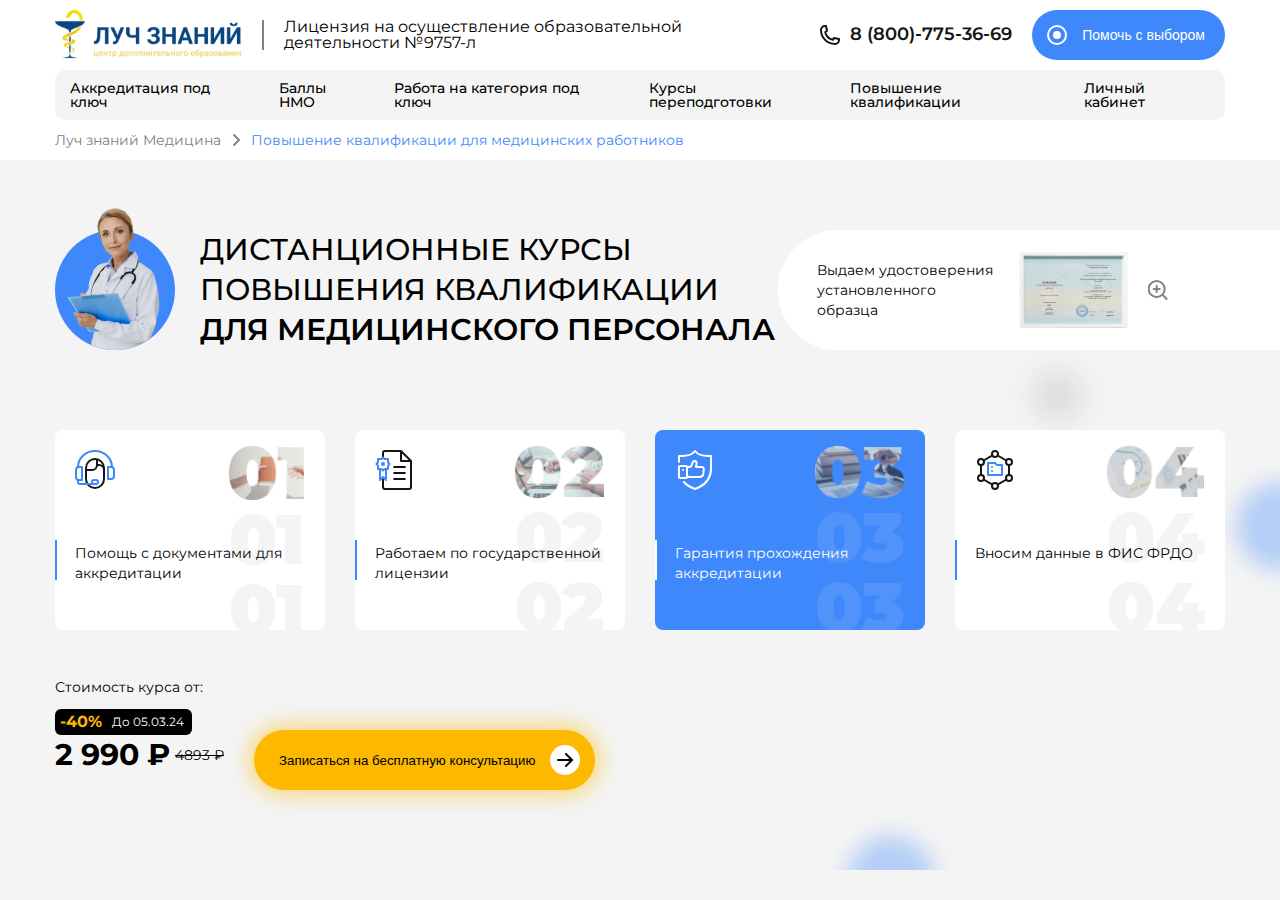
==== kpk-index.html @ d7062ac4 "Add files via upload" ====
<!DOCTYPE html>
<html lang="en">

<head>
    <meta charset="UTF-8">
    <meta name="viewport" content="width=device-width, initial-scale=1.0">
    <link rel="stylesheet" href="./css/reset.css">
    <link rel="stylesheet" href="./css/index.css">
    <title>luchznaniy</title>
</head>

<body>
    <div class="wrapper">

        <header class="header">

            <div class="container">

                <div class="header__container">
                    <div class="header__row">
                        <div class="header__logo-container">
                            <img src="./assets/head_logo.svg" alt="logo">
                            <div></div>
                            <p>Лицензия на осуществление образовательной деятельности №9757-л</p>
                        </div>
                        <div class="header__info">
                            <div class="header__call">
                                <img class="phoneicon" src="./assets/phone.svg" alt="phone">
                                <p>8 (800)-775-36-69</p>
                            </div>
                            <button class="header__btn">
                                <img src="./assets/circle.svg" alt="circle">
                                <p>Помочь с выбором</p>
                            </button>
                        </div>
                    </div>

                    <ul class="nav__list">
                        <li class="nav__item">Аккредитация под ключ</li>
                        <li class="nav__item">Баллы НМО</li>
                        <li class="nav__item">Работа на категория под ключ</li>
                        <li class="nav__item">Курсы переподготовки </li>
                        <li class="nav__item">Повышение квалификации</li>
                        <li class="nav__item">Личный кабинет</li>
                    </ul>
                </div>


            </div>

        </header>

        <main class="main">

            <div class="link__container">
                <div class="container">
                    <div class="link">
                        <a class="link__home" href="#">Луч знаний Медицина</a>
                        <img src="./assets/arrow-right.svg" alt="arrow">
                        <a class="link__active" href="#">Повышение квалификации для медицинских работников</a>
                    </div>
                </div>
            </div>
            <div class="kpk__main-background__blur" >
                <img class="kpk__main-background__blur-img" src="./assets/luchznaniy_background_blurillustrtion.png" alt="">
            </div>
            
            

            <div class="container">
                <section class="kpk__main-container">
                    <div class="kpk__main-title">

                        <div class="kpk__main-title-left">
                            <div class="kpk__main__circle">
                                <img src="./assets/luchznaniy_minidoctor_person.png" alt="">
                            </div>
                            <p class="kpk__main-title-text">ДИСТАНЦИОННЫЕ КУРСЫ ПОВЫШЕНИЯ КВАЛИФИКАЦИИ <span
                                    class="kpk__main-title-subtext">ДЛЯ МЕДИЦИНСКОГО ПЕРСОНАЛА</span></p>
                        </div>

                        <div class="kpk__main-title-right">
                            <p class="kpk__main-title-description">Выдаем удостоверения установленного образца</p>
                            <img src="./assets/certificate.png" alt="" class="kpk__main-title-image">
                            <img src="./assets/luchznaniy_ico20_search.svg" alt="" class="kpk__main-title-image-search">
                        </div>

                        
                    </div>


                    <ul class="kpk__card__list">

                        <li class="kpk__card__item">
                            <div class="kpk__card__item-line"></div>
                            <img class="kpk__card__item-img" src="./assets/luchznaniy_ico40_5.svg" alt="">
                            <div class="kpk__card__item__number-list">
                                <img class="kpk__card__item__number" src="./assets/01.png" alt="">
                                <p class="kpk__card__item__number">01</p>
                                <p class="kpk__card__item__number">01</p>
                            </div>
                            <p class="kpk__card__item-text">Помощь с документами
                                для аккредитации</p>
                        </li>

                        <li class="kpk__card__item">
                            <div class="kpk__card__item-line"></div>
                            <img class="kpk__card__item-img" src="./assets/luchznaniy_ico40_6.svg" alt="">
                            <div class="kpk__card__item__number-list">
                                <img class="kpk__card__item__number" src="./assets/02.png" alt="">
                                <p class="kpk__card__item__number">02</p>
                                <p class="kpk__card__item__number">02</p>
                            </div>
                            <p class="kpk__card__item-text">Работаем по государственной
                                лицензии</p>
                        </li>

                        <li class="kpk__card__item kpk__card__item-active">
                            <div class="kpk__card__item-line kpk__card__item-line-active"></div>

                            <img class="kpk__card__item-img" src="./assets/luchznaniy_ico40_7.svg" alt="">
                            <div class="kpk__card__item__number-list">
                                <img class="kpk__card__item__number" src="./assets/03.png" alt="">
                                <p class="kpk__card__item__number kpk__card__item__number-active">03</p>
                                <p class="kpk__card__item__number  kpk__card__item__number-active">03</p>
                            </div>
                            <p class="kpk__card__item-text kpk__card__item-text-active">Гарантия прохождения
                                аккредитации</p>
                        </li>

                        <li class="kpk__card__item">
                            <div class="kpk__card__item-line"></div>

                            <img class="kpk__card__item-img" src="./assets/ico40_8.svg" alt="">
                            <div class="kpk__card__item__number-list">
                                <img class="kpk__card__item__number" src="./assets/04.png" alt="">
                                <p class="kpk__card__item__number">04</p>
                                <p class="kpk__card__item__number">04</p>
                            </div>
                            <p class="kpk__card__item-text">Вносим данные в ФИС ФРДО</p>
                        </li>
                    </ul>

                    <div class="kpk__course-offer">
                        <div class="kpk__offer-details">
                            <p class="kpk__offer-heading">Стоимость курса от:</p>
                            <div class="kpk__discount">
                                <p class="kpk__discount-percentage">-40%</p>
                                <p class="kpk__discount-deadline">До 05.03.24</p>
                            </div>
                            <div class="kpk__price-details">
                                <p class="kpk__original-price">2 990 ₽</p>
                                <p class="kpk__discounted-price">4893 ₽</p>
                            </div>
                        </div>
                        <button class="main-content__button">
                            <p>Записаться на бесплатную консультацию</p>
                            <div><img src="./assets/arrow.svg" alt="arrow"></div>
                        </button>
                    </div>




                </section>


            </div>
        </main>
        

    </div>
    
    
    
    </div>
</body>

</html>
---- css/index.css ----
@import url(https://fonts.googleapis.com/css?family=Montserrat:100,200,300,regular,500,600,700,800,900,100italic,200italic,300italic,italic,500italic,600italic,700italic,800italic,900italic);

:root {
    --absolute-black: #000;
    --absolute-white: #fff;
    --midyellow: #FCB900;
    --skyblue: #3F88FB;
    --litegrey: #F4F4F4;
    --midgrey: #808087;
    --darkgrey: #151516;
}

img {
    width: 100%;
    height: 100%;
}

a {
    text-decoration: none;
}

body {
    background-color: var(--litegrey);
    font-family: 'Montserrat';
    height: 100vh;
}

.wrapper {
    min-height: 100%;
    width: 100%;
    overflow: hidden;
    display: flex;
    flex-direction: column;
}

.container {
    max-width: 1170px;
    padding: 0 15px;
    margin: 0 auto;
    height: 100%;
}

/* ========= HEADER ============= */

.header {
    background-color: var(--absolute-white);
}

.header__container {
    margin-top: 10px;
}

.header__row {
    display: flex;
    justify-content: space-between;
}

.header__logo-container {
    display: flex;
    align-items: center;
    gap: 20px;
}

.header__logo-container img {
    width: 187px;
    height: 50px;
}

.header__logo-container div {
    width: 2px;
    height: 30px;
    background-color: var(--midgrey);
}

.header__logo-container p {
    max-width: 400px;

}

.header__info {
    display: flex;
    gap: 20px;
    align-items: center;
}

.header__call {
    display: flex;
    gap: 10px;
}

.phoneicon {
    width: 20px;
    height: 20px;
}

.header__call p {
    color: var(--darkgrey);
    font-size: 18px;
    font-weight: 600;
    text-wrap: nowrap
}

.header__btn {
    display: flex;
    gap: 15px;
    align-items: center;
    background-color: var(--skyblue);
    padding: 15px 20px 15px 15px;
    border-radius: 99px;
    border: none;
}

.header__btn img {
    width: 20px;
    height: 20px;
}

.header__btn p {
    color: var(--absolute-white);
    font-size: 14px;
    font-weight: 500;
}

.nav__list {
    padding: 0 15px;
    margin-top: 10px;

    background-color: var(--litegrey);
    height: 50px;
    border-radius: 10px;

    display: flex;
    gap: 28px;
    justify-content: space-between;
    align-items: center;
    margin-bottom: 10px;
}

.nav__item {

    margin: auto;
    font-size: 14px;
    font-weight: 500;
}

/* ====== Main KPP ====== */
/* ====== Link ====== */
.link__container {
    padding-bottom: 10px;
    background-color: var(--absolute-white);

}

.link {
    display: flex;
    align-items: center;
    gap: 5px;

}

.link a {
    font-size: 14px;
    font-weight: 400;
}


.link img {
    width: 20px;
    height: 20px;
}

.link__home {
    color: var(--midgrey);
}

.link__active {
    color: var(--skyblue)
}


.main {
    flex-grow: 1;
    background-color: var(--litegrey);

}

.main-content {
    margin-top: 130px;
}



.main-content h1 {
    max-width: 500px;
    font-weight: 500;
    font-size: 30px
}

.main-content span {
    font-weight: 700;
}

.main-content__button {

    margin-top: 50px;
    padding: 15px 15px 15px 25px;
    display: flex;
    align-items: center;
    gap: 15px;
    border: none;
    border-radius: 99px;
    background-color: var(--midyellow);
    box-shadow: 0 0 20px 5px rgba(252, 185, 0, .5);
    margin-bottom: 200px;
    cursor: pointer;
    height: 60px;

}

.main-content__button img {
    width: 30px;
    height: 30px;
}

.main-content__button div {
    width: 30px;
    height: 30px;
    background-color: var(--absolute-white);
    border-radius: 50%;
}

.main-content__wrapper {
    position: relative;
    z-index: 3;
}

.main-content__button:hover div {
    width: 46px;
    height: 46px;
    background-color: #ffcb3e;
    border-radius: 50%;
    transition: 0.5s;
}

.main-content__button:hover img {
    width: 46px;
    height: 46px;
}

/* ------------ */
.decoration__obertka {
    position: absolute;
    right: 245px;
    height: 0;
}

.decoration {
    position: relative;
    z-index: 2;
    transform: translate(-20%, -520px);


}

.main-content__img-box {
    width: 530px;
    height: 530px;
    background-color: var(--absolute-white);
    border-radius: 50%;
    z-index: 2;
}

.main-content__img-box img {
    width: 470px;
    height: 470px;
    border-radius: 50%;
    padding: 30px;
    z-index: 2;
}

.main-content__img-decor {
    top: 0;
    position: absolute;
    background: url(../assets/decor/background_ptrn_01.svg);
    display: block;
    width: 180px;
    height: 180px;
    z-index: -1;
    top: -20px;
    left: -15px;
}

.main-content__certificate {
    background-color: #3F88FB;
    display: block;
    width: 270px;
    height: 270px;
    border-radius: 50%;
    position: absolute;
    top: 0;
    right: -170px;
}

.main-content__certificate::before {
    content: "";
    position: absolute;
    right: 20px;
    top: 15px;
    background: url(../assets/decor/text1.svg);
    display: block;
    width: 231px;
    height: 94px;
}

.main-content__certificate::after {
    content: "";
    position: absolute;
    right: 19px;
    top: 160px;
    background: url(../assets/decor/text2.svg);
    display: block;
    width: 231px;
    height: 94px;
}

.main-content__certificate div::before {
    content: "";
    position: absolute;
    right: 64px;
    top: 85px;
    background: url(../assets/decor/diploma.jpg);
    display: block;
    width: 142px;
    height: 100px;
}

.main-content__img-box::after {
    top: -70px;
    left: 0;
    content: "";
    position: absolute;
    width: 670px;
    height: 600px;
    background: url(../assets/decor/background_doctor.png);

}

.main-content__img-box::before {
    content: "";
    position: absolute;
    bottom: 115px;
    right: -160px;
    width: 162px;
    height: 25px;
    z-index: 5;
    background: url(../assets/decor/background_ptrn_04.svg);
}

/* ========== */

.cart__list {
    position: relative;
    display: flex;
    gap: 30px;
    justify-content: space-between;
    z-index: 3;

}

.cart__item {
    margin-bottom: -70px;
    background-color: var(--absolute-white);
    width: 270px;
    height: 140px;
    box-shadow: 0 0 20px 1px rgba(0, 0, 0, .1);
    border-radius: 8px;

}

.cart__item-content {
    padding: 20px;
    display: flex;
    align-items: center;
}

.cart__item img {
    width: 40px;
    height: 40px;
}

.cart__item-number {
    font-size: 30px;
    font-weight: 700;
    color: var(--midgrey);
}

.cart__item-text {
    padding: 0 0px 20px 20px;
}

.cart__item-square-list {
    margin-left: auto;
    margin-right: 10px;
    display: grid;
    grid-template-columns: 2fr 2fr;
    gap: 10px;
}

.cart__item-square-item {
    width: 8px;
    height: 8px;
    background-color: var(--midgrey);
}

.cart__item-square-item-active {
    background-color: var(--absolute-white);
    outline: 2.2px solid var(--midgrey);
    outline-offset: -2.2px;
}

.main__down-background {
    background-color: var(--absolute-white);
    height: 130px;
    width: 100%;
}

.cart__item-line {
    position: absolute;
    width: 2px;
    height: 20px;
    background-color: var(--skyblue);
    top: 80px;
}

.cart__item-active {
    background-color: var(--skyblue);
}

.cart__item-number-active {
    color: var(--absolute-white);
}

.cart__item-text-active {
    color: var(--absolute-white);
}

.square {
    background-color: var(--absolute-white);
    outline: 0px solid var(--midgrey);
    outline-offset: 0px;

}

.cart__item-line-active {
    background-color: var(--absolute-white);
    height: 40px;
}




/* ========== 2 PAGES ============= */

.kpk__main-container {
    margin-top: 70px;

}

.kpk__main-title {
    position: relative;
    display: flex;
    gap: 25px;
}

.kpk__main-title-right {
    position: absolute;
    top: 0;
    left: 100%;
    width: 100%;
    background-color: var(--absolute-white);
    display: flex;
    gap: 20px;
    align-items: center;
    padding-left: 39px;
    height: 120px;
    border-radius: 60px 0 0 60px;
    /* Закругленные углы */
    transform: translateX(-37%);
    /* Смещаем блок на 100% ширины вправо */

}

.kpk__main-background__blur {

    position: absolute;
    right: 0;
    overflow: hidden;
}

.kpk__main-background__blur-img {
    margin-top: 63px;
    background-size: cover;
    height: 100%;
    width: 100%;
}

.kpk__main-title-description {

    font-size: 14px;
    font-weight: 400;
    line-height: 20px;
    max-width: 183px;
}

.kpk__main-title-image {
    width: 108px;
    height: 76px;
}

.kpk__main-title-image-search {
    margin-right: auto;
    color: var(--midgrey);
    width: 20px;
    height: 20px;
}

.kpk__main-title-left {
    position: relative;
    display: flex;
    gap: 25px;
    z-index: 1;
}

.kpk__main__circle {
    min-width: 120px;
    height: 120px;
    position: relative;
    background-color: var(--skyblue);
    border-radius: 50%;
}

.kpk__main__circle img {
    position: absolute;
    width: 120px;
    height: 150px;
    bottom: 0;
}

.kpk__main-title-text {
    font-size: 30px;
    font-weight: 500;
    max-width: 580px;
    line-height: 40px;
}

.kpk__main-title-subtext {
    font-weight: 600;
}

.kpk__card__list {
    margin-top: 80px;
    display: flex;
    gap: 30px;
    justify-content: space-between;
    overflow: hidden;
}

.kpk__card__item {
    width: 270px;
    height: 200px;
    border-radius: 8px;
    background-color: var(--absolute-white);
    position: relative;
    z-index: 2;
}

.kpk__card__item-active {
    background-color: var(--skyblue);
}

.kpk__card__item-img {
    width: 40px;
    height: 40px;
    padding: 20px 0 50px 20px;
}

.kpk__card__item-text {
    padding-left: 20px;
    font-weight: medium;
    font-size: 14px;
    line-height: 20px;
}

.kpk__card__item-text-active {
    color: var(--absolute-white);
}

.kpk__card__item__number-list {
    position: absolute;
    z-index: -1;
    right: 0;
    top: 0;
    margin: 15px 20px 0 0;
}

.kpk__card__item__number {
    font-size: 70px;
    font-weight: 900;
    color: var(--litegrey);
}

.kpk__card__item__number-active {
    color: rgba(244, 244, 244, .1);
}


.kpk__card__item-line {
    position: absolute;
    top: 110px;
    left: 0;
    width: 2px;
    height: 40px;
    background-color: var(--skyblue);
}

.kpk__card__item-line-active {
    background-color: var(--absolute-white);
}


.kpk__course-offer {
    margin-top: 50px;
    gap: 30px;
    display: flex;
    height: 170px;
}

.kpk__offer-heading {
    font-size: 14px;
    font-weight: 400;
}

.kpk__discount {
    display: flex;
    gap: 10px;
    padding: 5px;
    align-items: center;
    background-color: var(--absolute-black);
    border-radius: 6px;
    max-width: 127px;
    margin-top: 15px;
}

.kpk__discount-percentage {
    font-weight: 700;
    color: var(--midyellow);
}

.kpk__discount-deadline {
    font-size: 12px;
    color: var(--absolute-white);
}

.kpk__price-details {
    margin-top: 5px;
    display: flex;
    gap: 5px;
    align-items: center;
}

.kpk__original-price {
    font-size: 30px;
    font-weight: 700;
}

.kpk__discounted-price {
    font-size: 14px;
    font-weight: 400;
    text-decoration: line-through;
}

/* ========= 3 Page ========= */

.luchznaniyru__container {
    margin-top: 70px
}

.luchznaniyru__text {
    display: flex;
    flex-direction: column;
    gap: 45px;
}

.luchznaniyru__title {
    font-weight: medium;
    font-size: 30px;
    text-transform: uppercase;
    line-height: 40px;
    max-width: 600px;
}

.luchznaniyru__title span {
    font-weight: bold;
}

.luchznaniyru__directions {
    display: flex;
    align-items: center;
    gap: 20px;
}

.luchznaniyru__directions h1 {
    font-size: 18px;
    font-weight: 600;
}

.luchznaniyru__directions p {
    font-size: 14px;
    font-weight: medium;
}

.luchznaniyru__directions div {
    width: 2px;
    height: 30px;
    background-color: var(--darkgrey);
}
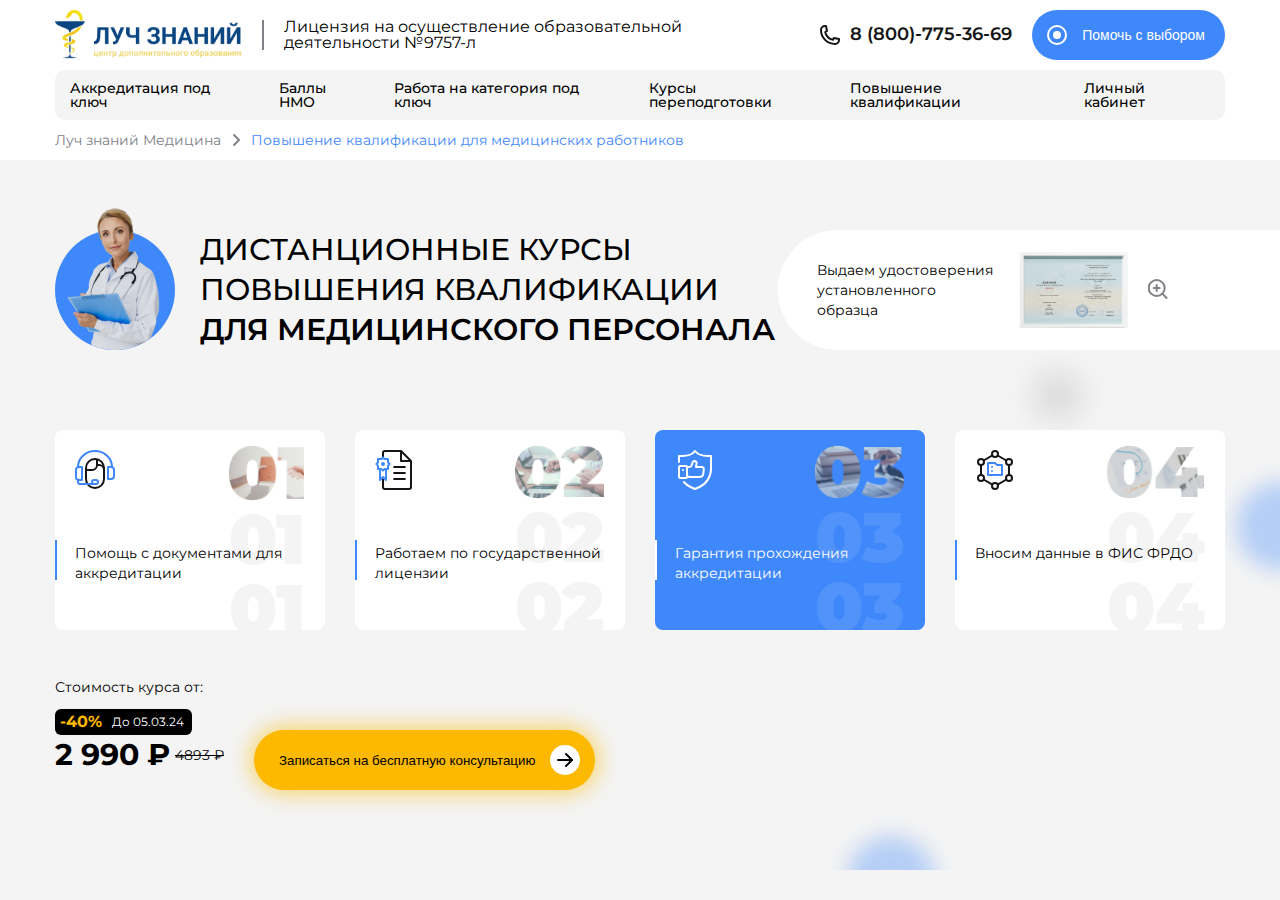
==== commit bd47c5e4: "luchznaniy страница и мелкие правки" ====
--- a/kpk-index.html
+++ b/kpk-index.html
@@ -82,7 +82,10 @@
                         <div class="kpk__main-title-right">
                             <p class="kpk__main-title-description">Выдаем удостоверения установленного образца</p>
                             <img src="./assets/certificate.png" alt="" class="kpk__main-title-image">
-                            <img src="./assets/luchznaniy_ico20_search.svg" alt="" class="kpk__main-title-image-search">
+                            <div class="kpk__main-title-image-search">
+                                <img src="./assets/luchznaniy_ico20_search.svg" alt="Search Icon" width="20" height="20" class="default-svg">
+                                <img src="./assets/luchznaniy_ico20_search_hover.svg" alt="Search Icon" width="20" height="20" class="hover-svg">
+                            </div>
                         </div>
 
                         
--- a/css/index.css
+++ b/css/index.css
@@ -211,7 +211,7 @@
     border-radius: 99px;
     background-color: var(--midyellow);
     box-shadow: 0 0 20px 5px rgba(252, 185, 0, .5);
-    margin-bottom: 200px;
+    
     cursor: pointer;
     height: 60px;
 
@@ -248,7 +248,7 @@
 }
 
 /* ------------ */
-.decoration__obertka {
+.decoration__wrapper {
     position: absolute;
     right: 245px;
     height: 0;
@@ -359,6 +359,7 @@
 /* ========== */
 
 .cart__list {
+    margin-top: 200px;
     position: relative;
     display: flex;
     gap: 30px;
@@ -484,9 +485,9 @@
     padding-left: 39px;
     height: 120px;
     border-radius: 60px 0 0 60px;
-    /* Закругленные углы */
+
     transform: translateX(-37%);
-    /* Смещаем блок на 100% ширины вправо */
+    
 
 }
 
@@ -517,12 +518,28 @@
     height: 76px;
 }
 
-.kpk__main-title-image-search {
-    margin-right: auto;
-    color: var(--midgrey);
-    width: 20px;
-    height: 20px;
-}
+.kpk__main-title-image:hover {
+    width: 108px;
+    height: 76px;
+    transform: scale(1.13);
+}
+
+
+
+.kpk__main-title-image-search .hover-svg {
+    display: none; /* Изначально скрыто */
+}
+
+.kpk__main-title-image-search:hover .default-svg {
+    display: none; /* При наведении скрывается */
+}
+
+.kpk__main-title-image-search:hover .hover-svg {
+    display: block; /* При наведении показывается */
+}
+
+
+
 
 .kpk__main-title-left {
     position: relative;
@@ -530,6 +547,8 @@
     gap: 25px;
     z-index: 1;
 }
+
+
 
 .kpk__main__circle {
     min-width: 120px;
@@ -726,4 +745,220 @@
 }
 
 
-
+.luchznaniyru__list {
+    margin-top: 70px;
+    
+    display: grid;
+    grid-template-columns: 270px 270px;
+    grid-template-rows: 140px 140px;
+    gap: 30px;
+    
+}
+
+.luchznaniyru__item {
+    width: 270px;
+    height: 140px;
+    border-radius: 8px;
+    position: relative;
+    background-color: var(--absolute-white);
+}
+
+.luchznaniyru__item-text {
+    font-size: 14px;
+    font-weight: 500;
+    max-width: 220px;
+    line-height: 20px;
+    padding: 20px 20px 30px 20px;
+}
+
+.luchznaniyru__item-text span {
+    font-weight: 700;
+}
+
+.luchznaniyru__item-prices {
+    display: flex;
+    gap: 5px;
+    padding-left: 20px;
+    align-items: end;
+    
+}
+
+.luchznaniyru__item-original__price {
+    font-size: 25px;
+    font-weight: 700;
+}
+
+.luchznaniyru__item-discounted-price {
+    font-size: 14px;
+    font-weight: 400;
+    text-decoration:line-through;
+}
+
+.luchznaniyru__item-line {
+    position: absolute;
+    width: 2px;
+    height: 40px;
+    background-color: var(--skyblue);
+    left: 0;
+    top: 20px;
+}
+
+.luchznaniyru__item-line1 {
+    position: absolute;
+    width: 2px;
+    height: 60px;
+    background-color: var(--skyblue);
+    left: 0;
+    top: 20px;
+}
+
+.luchznaniyru__item-line2 {
+    position: absolute;
+    width: 2px;
+    height: 20px;
+    background-color: var(--skyblue);
+    left: 0;
+    top: 20px;
+}
+
+
+
+.luchznaniyru__item-image {
+    position: absolute;
+    display: flex;
+    gap: 5px;
+    top: -15px;
+    background-color: var(--skyblue);
+    right: -15px;
+    align-items: center;
+    padding: 5px 10px 5px 5px;
+    border-radius: 6px;
+}
+
+.luchznaniyru__item-image img {
+    width: 20px;
+    height: 20px;
+}
+
+.luchznaniyru__item-image p {
+    font-size: 12px;
+    font-weight: 500;
+    color: var(--absolute-white);
+}
+
+
+.luchznaniyru__item-discount {
+    position: absolute;
+    top: -10px;
+    right: -15px;
+    display: flex;
+    gap: 5px;
+    padding: 5px 5px 5px 10px;
+    border-radius: 6px;
+    background-color: var(--absolute-black);
+}
+
+.luchznaniyru__item-percent {
+    font-size: 14px;
+    font-weight: 700;
+    color: var(--midyellow);
+}
+
+.luchznaniyru__item-date {
+    font-size: 12px;
+    font-weight: 400;
+    color: var(--absolute-white);
+}
+
+.luchznaniyru__item-subtext img {
+    position: absolute;
+    width: 100px;
+    height: 100px;
+    left: -10px;
+}
+
+.luchznaniyru__item-subtext {
+    margin-top: 40px;
+    position: relative;
+    padding-left: 10px ;
+    display: flex;
+    gap: 10px;
+    
+    align-items: center;
+}
+
+.luchznaniyru__item-subtext p {
+    padding-left: 60px;
+    font-size: 25px;
+    font-weight: 700;
+    z-index: 1;
+}
+
+.luchznaniyru__buttons {
+    display: flex;
+    align-items: center;
+    gap: 30px;
+    margin-bottom: 70px;
+}
+
+.luchznaniyru__item-subtext span {
+    color: var(--midyellow);
+}
+
+.license__button {
+    margin-top: auto;
+    position: relative;
+    display: flex;
+    align-items: center;
+    gap: 131px;
+    width: 358px;
+    height: 60px;
+    background-color: var(--absolute-white);
+    border-radius: 99px;
+    border: none;
+}
+
+.license__button-search {
+    width: 20px;
+    height: 20px;
+    padding-left: 20px;
+}
+
+.license__button-certificate {
+    position: absolute;
+    width: 86px;
+    height: 75px;
+    top: -15px;
+    left: 60px;
+    
+}
+
+.license__button-search:hover .license__button-certificate {
+    height: 90px; 
+    top: -30px; 
+}
+
+.license__button-search:hover ~ .license__button-certificate {
+    height: 90px; 
+    top: -30px; 
+}
+
+.license__button-certificate:hover {
+    position: absolute;
+    width: 86px;
+    height: 90px;
+    top:-30px;
+    left: 60px;
+}
+
+.license__button a {
+    color: var(--absolute-black);
+    font-size: 14px;
+    font-weight: 500;
+    
+}
+
+.license__button a:hover {
+    color: var(--skyblue);
+    
+}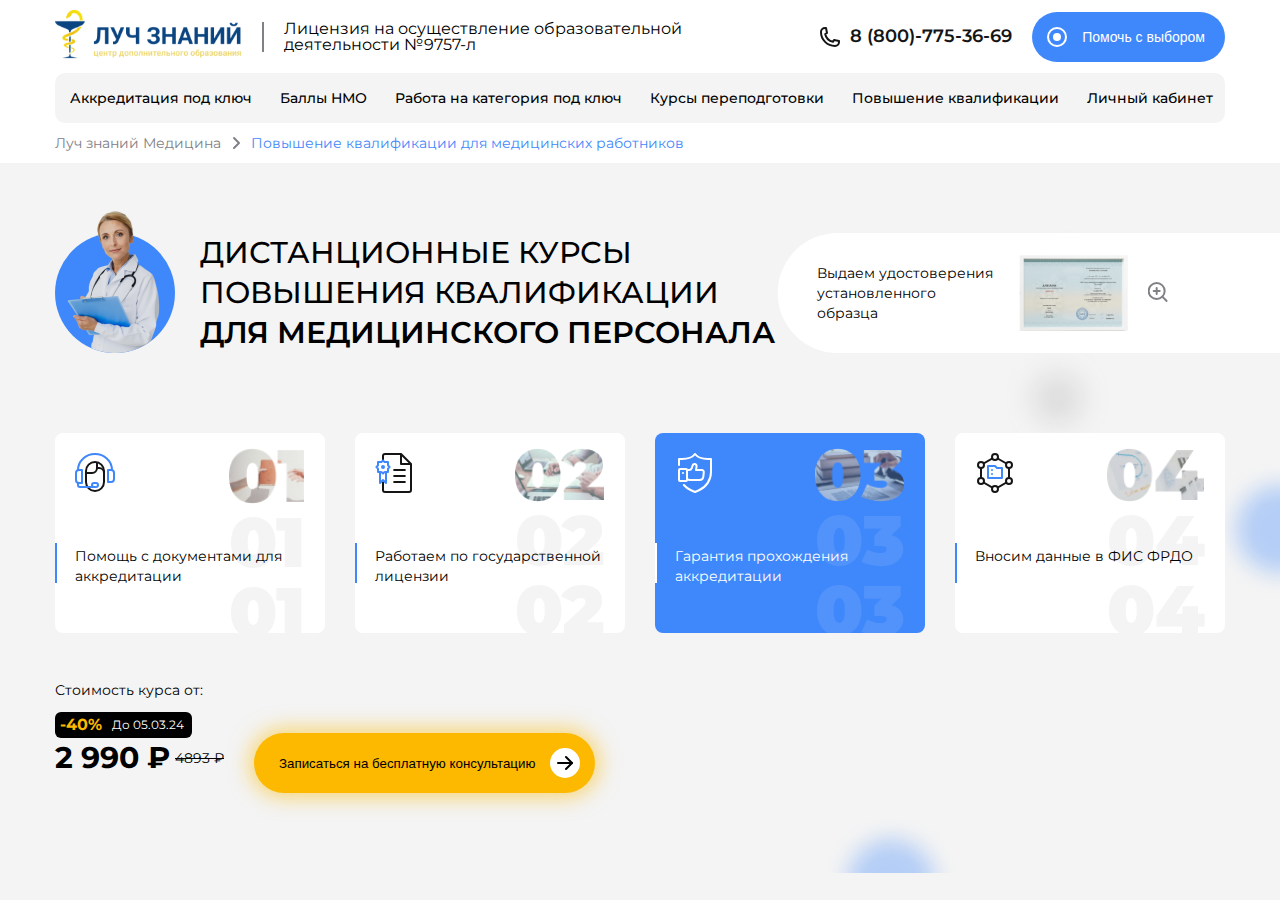
==== commit 0e069e55: "небольшие правки" ====
--- a/kpk-index.html
+++ b/kpk-index.html
@@ -19,15 +19,17 @@
                 <div class="header__container">
                     <div class="header__row">
                         <div class="header__logo-container">
-                            <img src="./assets/head_logo.svg" alt="logo">
+                            <a href=""><img src="./assets/head_logo.svg" alt="logo"></a>
                             <div></div>
                             <p>Лицензия на осуществление образовательной деятельности №9757-л</p>
                         </div>
                         <div class="header__info">
-                            <div class="header__call">
-                                <img class="phoneicon" src="./assets/phone.svg" alt="phone">
-                                <p>8 (800)-775-36-69</p>
-                            </div>
+                            <a href="">
+                                <div class="header__call">
+                                    <img class="phoneicon" src="./assets/phone.svg" alt="phone">
+                                    <p>8 (800)-775-36-69</p>
+                                </div>
+                            </a>
                             <button class="header__btn">
                                 <img src="./assets/circle.svg" alt="circle">
                                 <p>Помочь с выбором</p>
@@ -36,12 +38,12 @@
                     </div>
 
                     <ul class="nav__list">
-                        <li class="nav__item">Аккредитация под ключ</li>
-                        <li class="nav__item">Баллы НМО</li>
-                        <li class="nav__item">Работа на категория под ключ</li>
-                        <li class="nav__item">Курсы переподготовки </li>
-                        <li class="nav__item">Повышение квалификации</li>
-                        <li class="nav__item">Личный кабинет</li>
+                        <li class="nav__item"><a href="">Аккредитация под ключ</a></li>
+                        <li class="nav__item"><a href="">Баллы НМО</a></li>
+                        <li class="nav__item"><a href="">Работа на категория под ключ</a></li>
+                        <li class="nav__item"><a href="">Курсы переподготовки</a></li>
+                        <li class="nav__item"><a href="">Повышение квалификации</a></li>
+                        <li class="nav__item"><a href="">Личный кабинет</a></li>
                     </ul>
                 </div>
 
--- a/css/index.css
+++ b/css/index.css
@@ -17,6 +17,7 @@
 
 a {
     text-decoration: none;
+    color: #000;
 }
 
 body {
@@ -121,6 +122,12 @@
     font-weight: 500;
 }
 
+.header__btn:hover {
+cursor: pointer;
+transform: scale(1.06);
+transition: all 0.3s;
+}
+
 .nav__list {
     padding: 0 15px;
     margin-top: 10px;
@@ -137,7 +144,7 @@
 }
 
 .nav__item {
-
+    text-wrap: nowrap;
     margin: auto;
     font-size: 14px;
     font-weight: 500;
@@ -239,12 +246,13 @@
     height: 46px;
     background-color: #ffcb3e;
     border-radius: 50%;
-    transition: 0.5s;
+    transition: all 0.5s;
 }
 
 .main-content__button:hover img {
     width: 46px;
     height: 46px;
+    transition: all 0.5s;
 }
 
 /* ------------ */
@@ -257,7 +265,7 @@
 .decoration {
     position: relative;
     z-index: 2;
-    transform: translate(-20%, -520px);
+    transform: translate(-20%, -300px);
 
 
 }
@@ -355,7 +363,65 @@
     z-index: 5;
     background: url(../assets/decor/background_ptrn_04.svg);
 }
-
+/* animation */
+
+.main-content__certificate {
+    z-index: 15;
+}
+.main-content__certificate div::after {
+content: "";
+width: 20px;
+height: 20px;
+position: absolute;
+display: block;
+background: url(../assets/decor/luchznaniy_ico20_search.svg);
+bottom: 50px;
+right: 125px;
+}
+
+.main-content__certificate:hover div::before{
+transform: scale(1.16);
+}
+.main-content__certificate:hover div::after{
+display: none;
+}
+.main-content__certificate div::before {
+    z-index: 5;
+}
+
+.main-content__certificate:hover::before {
+z-index: 1;
+animation: Animation_twist1 3s forwards;
+}
+.main-content__certificate:hover::after {
+    z-index: 1;
+    animation: Animation_twist2 3s forwards;
+}
+
+
+@keyframes Animation_twist1 {
+100% {
+    right: 7px;
+    top: 141px;
+    opacity: 0.7;
+    width: 180px;
+    height: 72px;
+    transform: rotate(136deg);
+    background: url(../assets/decor/text11.svg);
+    }
+}
+
+@keyframes Animation_twist2 {
+100% {
+    top: 68px;
+    right: 82px;
+    opacity: 0.7;
+    width: 180px;
+    height: 72px;
+    transform: rotate(136deg);
+    background: url(../assets/decor/text22.svg);
+    }
+}
 /* ========== */
 
 .cart__list {
@@ -733,7 +799,7 @@
     font-weight: 600;
 }
 
-.luchznaniyru__directions p {
+.luchznaniyru__directions a {
     font-size: 14px;
     font-weight: medium;
 }
@@ -933,22 +999,16 @@
     
 }
 
-.license__button-search:hover .license__button-certificate {
-    height: 90px; 
-    top: -30px; 
-}
-
 .license__button-search:hover ~ .license__button-certificate {
     height: 90px; 
-    top: -30px; 
+    top: -30px;
+    transition: all 0.4s;
 }
 
 .license__button-certificate:hover {
-    position: absolute;
-    width: 86px;
     height: 90px;
     top:-30px;
-    left: 60px;
+    transition: all 0.4s;
 }
 
 .license__button a {
@@ -961,4 +1021,23 @@
 .license__button a:hover {
     color: var(--skyblue);
     
+}
+
+.luchznaniyru__decoration-wrapper .decoration__wrapper .decoration .main-content__img-box::before{
+    background: url(../assets/decor/IIII.png);
+    width: 82px;
+    height: 25px;
+    bottom: 15px;
+    right: -16px;
+}
+.luchznaniyru__decoration-wrapper .decoration__wrapper .decoration .main-content__img-box::after{
+    background: url(../assets/decor/background_doctor1.png);
+    width: 470px;
+    height: 570px;
+    top: -70px;
+    left: 30px;
+}
+
+.luchznaniyru__decoration-wrapper {
+    transform: translate(360px, -415px);
 }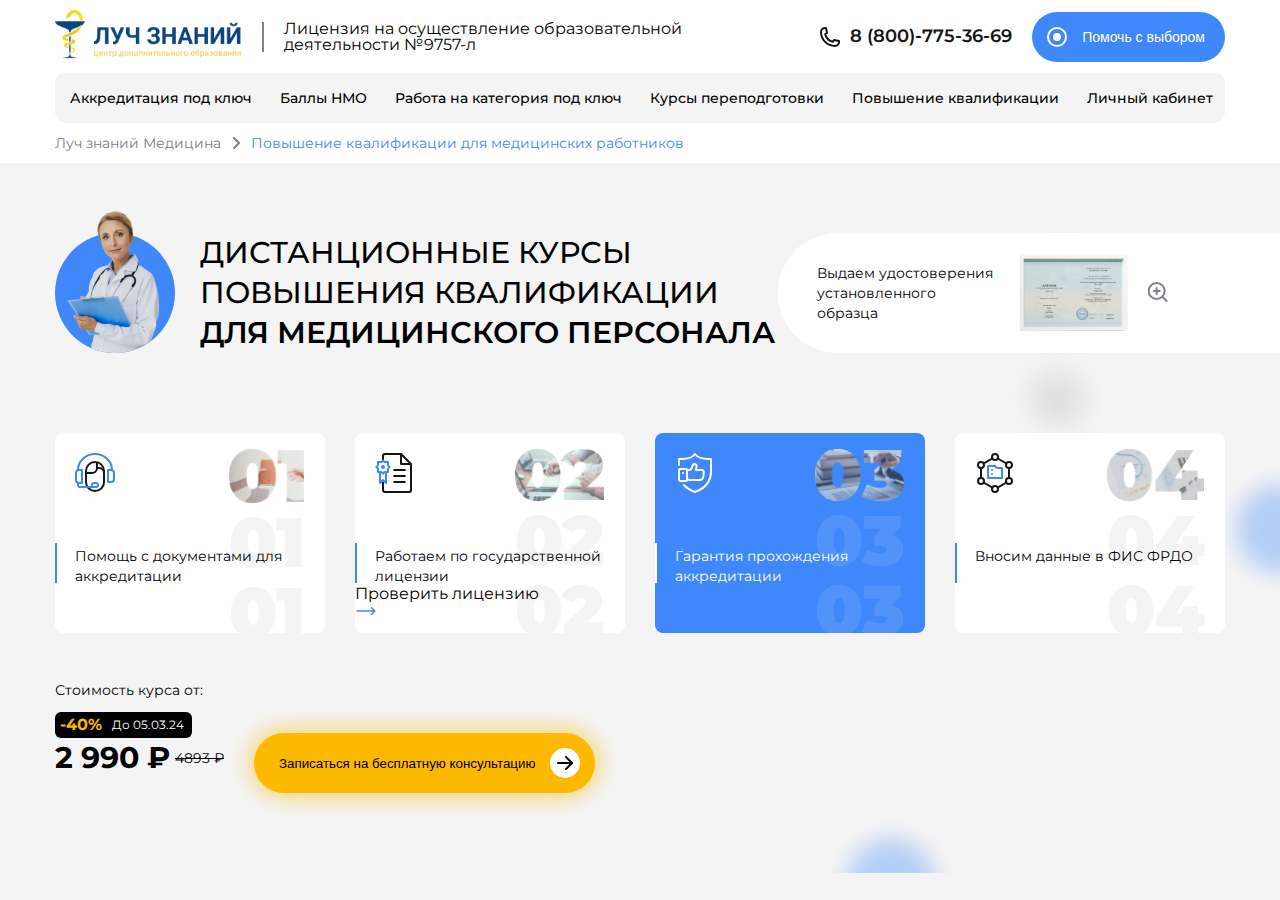
==== commit 9c406a5d: "Адаптив kpk-index" ====
--- a/kpk-index.html
+++ b/kpk-index.html
@@ -6,6 +6,10 @@
     <meta name="viewport" content="width=device-width, initial-scale=1.0">
     <link rel="stylesheet" href="./css/reset.css">
     <link rel="stylesheet" href="./css/index.css">
+
+    <link rel="stylesheet" href="./css/adaptive/header-adaptive.css">
+    <link rel="stylesheet" href="./css/adaptive/kpk-index-adaptive.css">
+
     <title>luchznaniy</title>
 </head>
 
@@ -71,6 +75,7 @@
 
             <div class="container">
                 <section class="kpk__main-container">
+
                     <div class="kpk__main-title">
 
                         <div class="kpk__main-title-left">
@@ -94,74 +99,76 @@
                     </div>
 
 
-                    <ul class="kpk__card__list">
-
-                        <li class="kpk__card__item">
-                            <div class="kpk__card__item-line"></div>
-                            <img class="kpk__card__item-img" src="./assets/luchznaniy_ico40_5.svg" alt="">
-                            <div class="kpk__card__item__number-list">
-                                <img class="kpk__card__item__number" src="./assets/01.png" alt="">
-                                <p class="kpk__card__item__number">01</p>
-                                <p class="kpk__card__item__number">01</p>
+                    <div class="adaptive__mob" >
+                        <ul class="kpk__card__list">
+                            <li class="kpk__card__item">
+                                <div class="kpk__card__item-line"></div>
+                                <img class="kpk__card__item-img" src="./assets/luchznaniy_ico40_5.svg" alt="">
+                                <div class="kpk__card__item__number-list">
+                                    <img class="kpk__card__item__number" src="./assets/01.png" alt="">
+                                    <p class="kpk__card__item__number">01</p>
+                                    <p class="kpk__card__item__number">01</p>
+                                </div>
+                                <p class="kpk__card__item-text">Помощь с документами
+                                    для аккредитации</p>
+                            </li>
+                            <li class="kpk__card__item">
+                                <div class="kpk__card__item-line"></div>
+                                <img class="kpk__card__item-img" src="./assets/luchznaniy_ico40_6.svg" alt="">
+                                <div class="kpk__card__item__number-list">
+                                    <img class="kpk__card__item__number" src="./assets/02.png" alt="">
+                                    <p class="kpk__card__item__number">02</p>
+                                    <p class="kpk__card__item__number">02</p>
+                                </div>
+                                <p class="kpk__card__item-text">Работаем по государственной
+                                    лицензии</p>
+                                    <div class="kpk__card-license" >
+                                        <a href="">
+                                            <p>Проверить лицензию</p>
+                                            <img src="./assets/arrow2.svg" alt="">
+                                        </a>
+                                    </div>
+                            </li>
+                            <li class="kpk__card__item kpk__card__item-active">
+                                <div class="kpk__card__item-line kpk__card__item-line-active"></div>
+                                <img class="kpk__card__item-img" src="./assets/luchznaniy_ico40_7.svg" alt="">
+                                <div class="kpk__card__item__number-list">
+                                    <img class="kpk__card__item__number" src="./assets/03.png" alt="">
+                                    <p class="kpk__card__item__number kpk__card__item__number-active">03</p>
+                                    <p class="kpk__card__item__number  kpk__card__item__number-active">03</p>
+                                </div>
+                                <p class="kpk__card__item-text kpk__card__item-text-active">Гарантия прохождения
+                                    аккредитации</p>
+                                
+                            </li>
+                            <li class="kpk__card__item">
+                                <div class="kpk__card__item-line"></div>
+                                <img class="kpk__card__item-img" src="./assets/ico40_8.svg" alt="">
+                                <div class="kpk__card__item__number-list">
+                                    <img class="kpk__card__item__number" src="./assets/04.png" alt="">
+                                    <p class="kpk__card__item__number">04</p>
+                                    <p class="kpk__card__item__number">04</p>
+                                </div>
+                                <p class="kpk__card__item-text">Вносим данные в ФИС ФРДО</p>
+                            </li>
+                        </ul>
+                        <div class="kpk__course-offer">
+                            <div class="kpk__offer-details">
+                                <p class="kpk__offer-heading">Стоимость курса от:</p>
+                                <div class="kpk__discount">
+                                    <p class="kpk__discount-percentage">-40%</p>
+                                    <p class="kpk__discount-deadline">До 05.03.24</p>
+                                </div>
+                                <div class="kpk__price-details">
+                                    <p class="kpk__original-price">2 990 ₽</p>
+                                    <p class="kpk__discounted-price">4893 ₽</p>
+                                </div>
                             </div>
-                            <p class="kpk__card__item-text">Помощь с документами
-                                для аккредитации</p>
-                        </li>
-
-                        <li class="kpk__card__item">
-                            <div class="kpk__card__item-line"></div>
-                            <img class="kpk__card__item-img" src="./assets/luchznaniy_ico40_6.svg" alt="">
-                            <div class="kpk__card__item__number-list">
-                                <img class="kpk__card__item__number" src="./assets/02.png" alt="">
-                                <p class="kpk__card__item__number">02</p>
-                                <p class="kpk__card__item__number">02</p>
-                            </div>
-                            <p class="kpk__card__item-text">Работаем по государственной
-                                лицензии</p>
-                        </li>
-
-                        <li class="kpk__card__item kpk__card__item-active">
-                            <div class="kpk__card__item-line kpk__card__item-line-active"></div>
-
-                            <img class="kpk__card__item-img" src="./assets/luchznaniy_ico40_7.svg" alt="">
-                            <div class="kpk__card__item__number-list">
-                                <img class="kpk__card__item__number" src="./assets/03.png" alt="">
-                                <p class="kpk__card__item__number kpk__card__item__number-active">03</p>
-                                <p class="kpk__card__item__number  kpk__card__item__number-active">03</p>
-                            </div>
-                            <p class="kpk__card__item-text kpk__card__item-text-active">Гарантия прохождения
-                                аккредитации</p>
-                        </li>
-
-                        <li class="kpk__card__item">
-                            <div class="kpk__card__item-line"></div>
-
-                            <img class="kpk__card__item-img" src="./assets/ico40_8.svg" alt="">
-                            <div class="kpk__card__item__number-list">
-                                <img class="kpk__card__item__number" src="./assets/04.png" alt="">
-                                <p class="kpk__card__item__number">04</p>
-                                <p class="kpk__card__item__number">04</p>
-                            </div>
-                            <p class="kpk__card__item-text">Вносим данные в ФИС ФРДО</p>
-                        </li>
-                    </ul>
-
-                    <div class="kpk__course-offer">
-                        <div class="kpk__offer-details">
-                            <p class="kpk__offer-heading">Стоимость курса от:</p>
-                            <div class="kpk__discount">
-                                <p class="kpk__discount-percentage">-40%</p>
-                                <p class="kpk__discount-deadline">До 05.03.24</p>
-                            </div>
-                            <div class="kpk__price-details">
-                                <p class="kpk__original-price">2 990 ₽</p>
-                                <p class="kpk__discounted-price">4893 ₽</p>
-                            </div>
+                            <button class="main-content__button">
+                                <p>Записаться на бесплатную консультацию</p>
+                                <div><img src="./assets/arrow.svg" alt="arrow"></div>
+                            </button>
                         </div>
-                        <button class="main-content__button">
-                            <p>Записаться на бесплатную консультацию</p>
-                            <div><img src="./assets/arrow.svg" alt="arrow"></div>
-                        </button>
                     </div>
 
 
--- a/css/index.css
+++ b/css/index.css
@@ -26,6 +26,61 @@
     height: 100vh;
 }
 
+/* ----burger-from-56----- */
+.burger {
+    display: none;
+    flex-direction: column;
+    align-items: flex-end;
+}
+
+.burger__line--one {
+    display: block;
+    width: 30px;
+    height: 3px;
+    background-color: #20262A;
+    border-radius: 5px;
+    display: none;
+}
+
+.burger__line--two {
+    display: block;
+    width: 30px;
+    height: 3px;
+    background-color: #20262A;
+    margin: 4px 0;
+    border-radius: 5px;
+    display: none;
+}
+
+.burger__line--three {
+    display: block;
+    width: 15px;
+    height: 3px;
+    margin-left: 15px;
+    border-radius: 5px;
+    background-color: #20262A;
+    display: none;
+}
+.burger__line--four {
+width: 40px;
+display: block;
+height: 3px;
+border-radius: 5px;
+background-color: #20262A;
+transform: rotate(43deg);
+}
+.burger__line--five {
+    top: 18px;
+    position: absolute;
+    left: 12px;
+    width: 40px;
+    display: block;
+    height: 3px;
+    border-radius: 5px;
+    background-color: #20262A;
+    transform: rotate(137deg);
+}
+
 .wrapper {
     min-height: 100%;
     width: 100%;
@@ -34,9 +89,11 @@
     flex-direction: column;
 }
 
+
+
 .container {
     max-width: 1170px;
-    padding: 0 15px;
+    padding: 0 20px;
     margin: 0 auto;
     height: 100%;
 }
@@ -149,6 +206,13 @@
     font-size: 14px;
     font-weight: 500;
 }
+
+@media screen and (max-width: 1200px)  {
+    .nav__item {
+        text-wrap: wrap;
+    }
+}
+
 
 /* ====== Main KPP ====== */
 /* ====== Link ====== */
@@ -604,7 +668,23 @@
     display: block; /* При наведении показывается */
 }
 
-
+.kpkcard-license a {
+    display: flex;
+    gap: 40px;
+    align-items: center;
+    margin-top: 10px;
+    padding-left: 20px;
+}
+
+.kpkcard-license p {
+    color: var(--skyblue);
+    font-size: 14px;
+}
+
+.kpk__card-license img {
+    width: 22px;
+    height: 8px;
+}
 
 
 .kpk__main-title-left {
--- a/css/adaptive/header-adaptive.css
+++ b/css/adaptive/header-adaptive.css
@@ -0,0 +1,65 @@
+@media screen and (max-width: 1200px)  {
+    .header__info {
+        margin-left: 15px;
+    }
+    .header__btn {
+        text-wrap: nowrap;
+        width: 198px;
+        height: 40px;
+    }
+.header__logo-container div{
+display: none;
+}
+.header__logo-container p{
+    display: none;
+    }
+}
+
+@media screen and (max-width:1000px) {
+    .header {
+        height: 100px;
+    }
+    .burger {
+        display: block;
+        align-items: flex-start;
+        display: flex;
+        margin-left: 20px;
+        z-index: 100;
+        top: 58px;
+        position: fixed;
+        right: 8px;
+        background: white;
+        padding: 17px 12px 15px 11px;
+        border-radius: 50%;
+        /* box-shadow: 0.1px 0.1px 0.1px 0.6px black; */
+        z-index: 80;
+    }
+.nav__list {
+    position: fixed;
+        display: block;
+        transform: translateX(100%);
+        transition: all 0.3s;
+        background-color: var(--litegrey);
+        color: #fff;
+        border-radius: 30px;
+        top: 50px;
+        right: -20px;
+        transition: all 0.3s;
+        z-index: 50;
+        height: 580px;
+        opacity: 0.8;
+    }
+    .header__hight__menu--open {
+        transform: translateX(0);
+        top: 48px;
+        right: 0;
+        z-index: 50;
+    }
+    .nav__item {
+    font-weight: 600;
+    margin: 60px;
+    font-size: 18px;
+    z-index: 50;
+    opacity: 1;
+}
+}--- a/css/adaptive/kpk-index-adaptive.css
+++ b/css/adaptive/kpk-index-adaptive.css
@@ -0,0 +1,145 @@
+@media screen and (max-width: 1000px)  {
+    .header {
+        display: none;
+    }
+    
+    .link__container {
+        display: none;
+    }
+
+    .kpk__main-container {
+        margin-top: 30px;
+        position: relative;
+    }
+
+    .kpk__main-title-left {
+        flex-direction: column;
+        gap: 20px;
+    }
+
+    .kpk__main__circle {
+        max-width: 120px;
+    }
+
+    .kpk__main-title-text {
+        min-width: 270px;
+    }
+
+    .kpk__main-title {
+        display: flex;
+    }
+
+    .adaptive__mob {
+        display: flex;
+        flex-direction: column-reverse;
+    }
+
+    .kpk__main-title-right {
+        position: absolute;
+        
+        top: 910px;
+        left: 0;
+        width: 100%;
+        background-color: var(--absolute-white);
+        display: flex;
+        flex-direction: row-reverse;
+        gap: 20px;
+        align-items: end;
+        
+        height: 120px;
+        border-radius: 0;
+    
+        transform: translate(-20px);
+        z-index: 3;
+        padding-bottom: 20px;
+    
+    }
+
+    .kpk__main-title-image-search {
+        position: absolute;
+        top: 20px;
+        right: 10%;
+    }
+
+    .kpk__main-title-description {
+
+        margin: 0 auto;
+        max-width: 200px;
+    }
+
+    .kpk__main-title-text {
+        font-size: 25px;
+    }
+
+    .kpk__course-offer {
+        flex-direction: column;
+    }
+
+    .main-content__button {
+        text-wrap: nowrap;
+        margin-top: 0;
+        border-radius: 0 99px 99px 0;
+        transform: translateX(-30px);
+        width: 360px;
+    }
+
+    .kpk__card__list {
+        display: flex;
+        flex-wrap: wrap;
+        align-items: center;
+        padding-bottom: 160px;
+    }
+
+    .kpk__card__item {
+        width: 320px;
+        height: 100%;
+        margin: 0 auto;
+        padding-bottom: 20px;
+    }
+
+    .kpk__card__item-img {
+        padding-bottom: 20px;
+    }
+
+    .kpk__card__item-line {
+        top: 80px;    
+    }
+
+    .kpk__card__item-text {
+        max-width: 210px;
+    }
+}
+
+@media screen and (max-width: 709px){
+    .kpk__main-title-right {
+        top: 1250px;
+    }
+}
+
+
+@media screen and (max-width: 520px){
+    .kpk__main-title-right {
+        top: 1290px;
+    }
+}
+
+@media screen and (max-width: 454px){
+    .kpk__main-title-right {
+
+        top: 1330px;
+    }
+}
+
+@media screen and (max-width: 343px){
+    .kpk__main-title-right {
+
+        top: 1370px;
+    }
+}
+
+@media screen and (max-width: 330px){
+    .kpk__main-title-right {
+
+        top: 1410px;
+    }
+}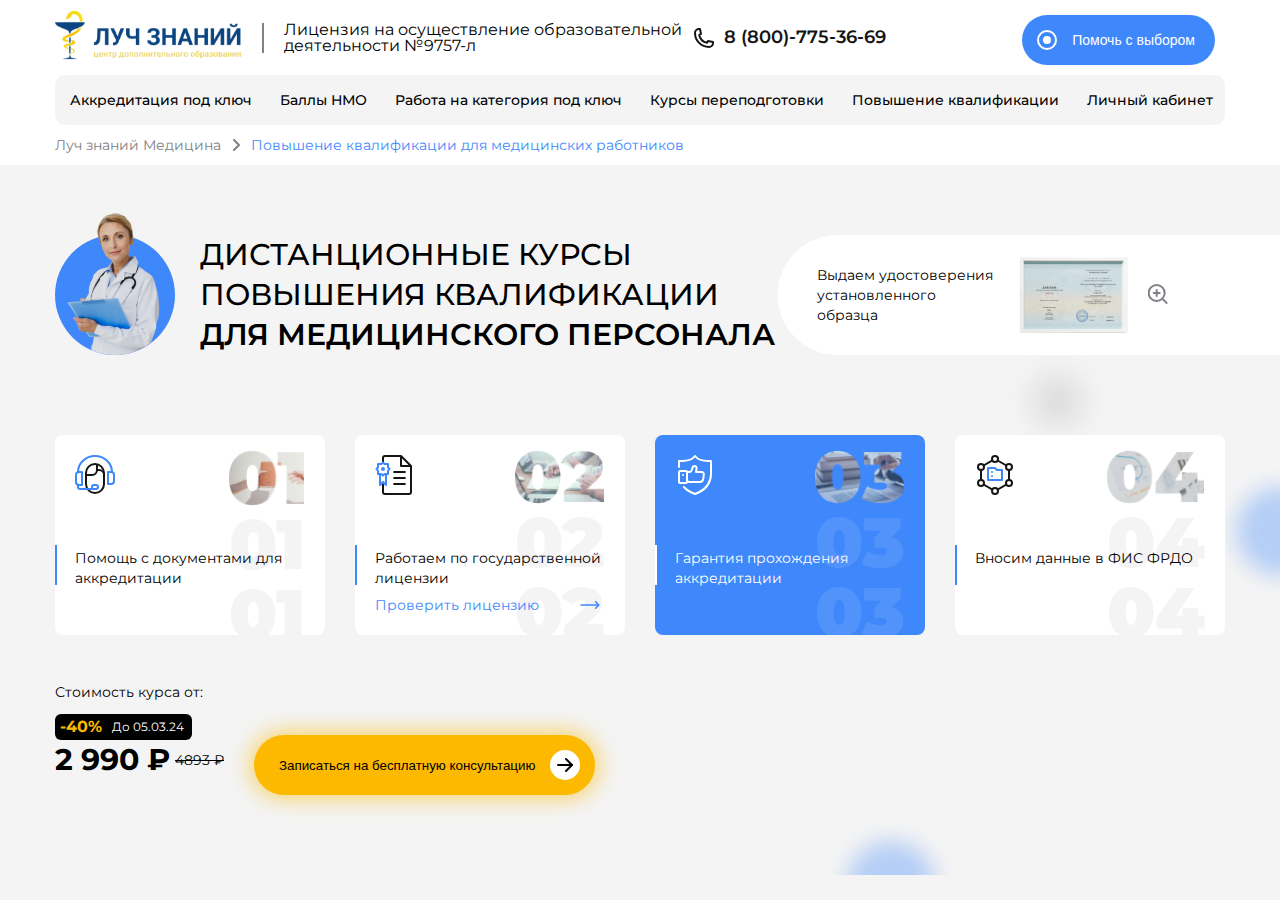
==== commit d29099e6: "header" ====
--- a/kpk-index.html
+++ b/kpk-index.html
@@ -34,11 +34,18 @@
                                     <p>8 (800)-775-36-69</p>
                                 </div>
                             </a>
+                        </div>
                             <button class="header__btn">
                                 <img src="./assets/circle.svg" alt="circle">
                                 <p>Помочь с выбором</p>
                             </button>
-                        </div>
+                            <a class="burger" href="#4535">
+                                <span class="burger__line--one"></span>
+                                <span class="burger__line--two"></span>
+                                <span class="burger__line--three"></span>
+                                
+                            </a>
+                        
                     </div>
 
                     <ul class="nav__list">
@@ -187,5 +194,8 @@
     
     </div>
 </body>
+    <script src="https://code.jquery.com/jquery-3.7.1.min.js" integrity="sha256-/JqT3SQfawRcv/BIHPThkBvs0OEvtFFmqPF/lYI/Cxo=" crossorigin="anonymous"></script>
+    <script type="module" src="js/mixitup.min.js"></script>
+    <script type="module" src="js/main.js"></script>
 
 </html>--- a/css/index.css
+++ b/css/index.css
@@ -27,59 +27,7 @@
 }
 
 /* ----burger-from-56----- */
-.burger {
-    display: none;
-    flex-direction: column;
-    align-items: flex-end;
-}
-
-.burger__line--one {
-    display: block;
-    width: 30px;
-    height: 3px;
-    background-color: #20262A;
-    border-radius: 5px;
-    display: none;
-}
-
-.burger__line--two {
-    display: block;
-    width: 30px;
-    height: 3px;
-    background-color: #20262A;
-    margin: 4px 0;
-    border-radius: 5px;
-    display: none;
-}
-
-.burger__line--three {
-    display: block;
-    width: 15px;
-    height: 3px;
-    margin-left: 15px;
-    border-radius: 5px;
-    background-color: #20262A;
-    display: none;
-}
-.burger__line--four {
-width: 40px;
-display: block;
-height: 3px;
-border-radius: 5px;
-background-color: #20262A;
-transform: rotate(43deg);
-}
-.burger__line--five {
-    top: 18px;
-    position: absolute;
-    left: 12px;
-    width: 40px;
-    display: block;
-    height: 3px;
-    border-radius: 5px;
-    background-color: #20262A;
-    transform: rotate(137deg);
-}
+
 
 .wrapper {
     min-height: 100%;
@@ -110,7 +58,8 @@
 
 .header__row {
     display: flex;
-    justify-content: space-between;
+    gap: 10px;
+    
 }
 
 .header__logo-container {
@@ -137,13 +86,14 @@
 
 .header__info {
     display: flex;
-    gap: 20px;
-    align-items: center;
+    align-items: center;
+
 }
 
 .header__call {
     display: flex;
     gap: 10px;
+    
 }
 
 .phoneicon {
@@ -159,6 +109,8 @@
 }
 
 .header__btn {
+    margin-left: auto;
+    margin-top: 5px;
     display: flex;
     gap: 15px;
     align-items: center;
@@ -668,7 +620,7 @@
     display: block; /* При наведении показывается */
 }
 
-.kpkcard-license a {
+.kpk__card-license a {
     display: flex;
     gap: 40px;
     align-items: center;
@@ -676,7 +628,7 @@
     padding-left: 20px;
 }
 
-.kpkcard-license p {
+.kpk__card-license p {
     color: var(--skyblue);
     font-size: 14px;
 }
--- a/css/adaptive/header-adaptive.css
+++ b/css/adaptive/header-adaptive.css
@@ -1,65 +1,136 @@
-@media screen and (max-width: 1200px)  {
+@media screen and (max-width: 1000px) {
     .header__info {
         margin-left: 15px;
+        display: flex;
+        
     }
+
     .header__btn {
         text-wrap: nowrap;
         width: 198px;
         height: 40px;
+        margin: 0;
     }
-.header__logo-container div{
-display: none;
-}
-.header__logo-container p{
-    display: none;
+
+    .header__row {
+        display: flex;
+        flex-wrap: wrap;
+        justify-content: space-between;
+        align-items: center;
     }
-}
+    
+    .header__logo-container img {
+        width: 112px;
+        height: 30px;
+    }
 
-@media screen and (max-width:1000px) {
+    .header__call {
+        align-items: center;
+    }
+
+    .header__call p {
+        font-size: 12px;
+    }
+    .header__logo-container div {
+        display: none;
+    }
+
+    .header__logo-container p {
+        display: none;
+    }
+
     .header {
         height: 100px;
     }
+    
+    .burger__line--one {
+        display: block;
+        width: 30px;
+        height: 3px;
+        background-color: #20262A;
+        border-radius: 5px;
+    }
+    
+    .burger__line--two {
+        display: block;
+        width: 30px;
+        height: 3px;
+        background-color: #20262A;
+        margin: 4px 0;
+        border-radius: 5px;
+    }
+    
+    .burger__line--three {
+        display: block;
+        width: 15px;
+        height: 3px;
+        margin-left: 15px;
+        border-radius: 5px;
+        background-color: #20262A;
+    }
+    
     .burger {
         display: block;
-        align-items: flex-start;
+        position: fixed;
+        top: 70px;
+        right: 20px;
+        z-index: 100;
+        cursor: pointer;
+        
+    }
+
+    .burger__line {
+        width: 30px;
+        height: 4px;
+        background-color: #000;
+        margin: 4px 0;
+        
+        
+    }
+
+    .burger__line--one.open {
+        transform: rotate(-45deg) translate(0px, 5px);
+    }
+
+    .burger__line--two.open {
+        transform: rotate(45deg) translate(0px, -5px);
+    }
+
+    .burger__line--three.open {
+        opacity: 0;
+    }
+
+    .nav__list {
+        position: fixed;
         display: flex;
-        margin-left: 20px;
-        z-index: 100;
-        top: 58px;
-        position: fixed;
-        right: 8px;
-        background: white;
-        padding: 17px 12px 15px 11px;
-        border-radius: 50%;
-        /* box-shadow: 0.1px 0.1px 0.1px 0.6px black; */
-        z-index: 80;
+        flex-direction: column;
+        justify-content: start;
+        align-items: start;
+        top: 40px;
+        right: -32px;
+        width: 0;
+        height: 400px;
+        border: solid 1px #000;
+        overflow-x: hidden;
+        padding-top: 40px;
+        transition: 0.5s;
+        z-index: 99;
     }
-.nav__list {
-    position: fixed;
-        display: block;
-        transform: translateX(100%);
-        transition: all 0.3s;
-        background-color: var(--litegrey);
-        color: #fff;
-        border-radius: 30px;
-        top: 50px;
-        right: -20px;
-        transition: all 0.3s;
-        z-index: 50;
-        height: 580px;
-        opacity: 0.8;
+
+    .nav__list.nav__list--open {
+        width: 250px;
     }
-    .header__hight__menu--open {
-        transform: translateX(0);
-        top: 48px;
-        right: 0;
-        z-index: 50;
+
+    .nav__item {
+        margin: 0;
+        padding: 10px 10px;
+        text-decoration: none;
+        font-size: 16px;
+        color: #333;
+        transition: 0.3s;
     }
-    .nav__item {
-    font-weight: 600;
-    margin: 60px;
-    font-size: 18px;
-    z-index: 50;
-    opacity: 1;
-}
+
+    .nav__item:hover {
+        background-color: #ddd;
+    }
 }